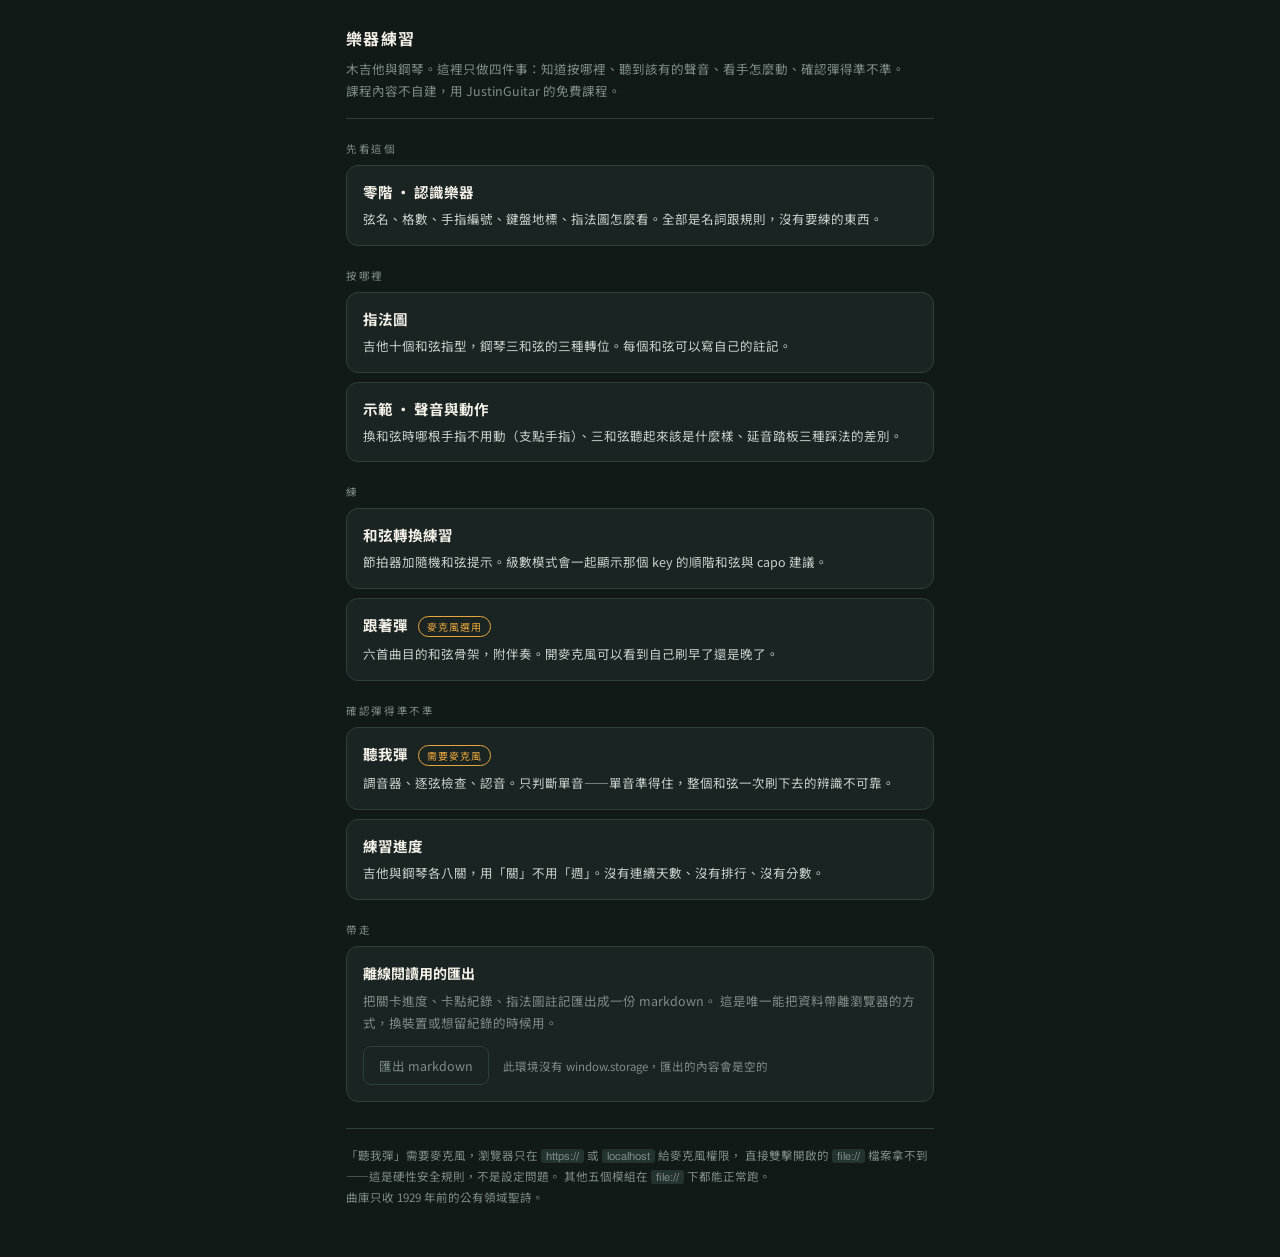
==== index.html @ 6f8198bd "feat: 七個模組整併成一包，共用程式碼抽出到 shared/ 原本七個各自獨立的單檔 HTML 有大量重複：設計 token 複製七份、音高偵測 與麥克風啟動兩份、節拍 click 兩份、吉他指型" ====
<!DOCTYPE html>
<html lang="zh-Hant">
<head>
<meta charset="utf-8">
<meta name="viewport" content="width=device-width, initial-scale=1">
<title>樂器練習</title>
<link rel="preconnect" href="https://fonts.googleapis.com">
<link rel="preconnect" href="https://fonts.gstatic.com" crossorigin>
<link href="https://fonts.googleapis.com/css2?family=Archivo:wght@600;700;800&family=Noto+Sans+TC:wght@400;500;700&display=swap" rel="stylesheet">
<link rel="stylesheet" href="shared/tokens.css">
<script>
/* tokens.css 載入失敗時的 inline fallback。值要與 shared/tokens.css 一致。 */
(function(){
  if(getComputedStyle(document.documentElement).getPropertyValue("--ink").trim()) return;
  var s=document.createElement("style");
  s.textContent=":root{--ink:#121A18;--ink-2:#1A2523;--ink-3:#243230;--line:#2E3E3A;"+
    "--paper:#F2EFE6;--dim:#7E8C87;--amber:#E9A63C;--good:#5FBF8F;--bad:#D8695E;--radius:10px}"+
    ".mp-back{display:inline-block;margin:14px 0 0;font-size:12px;color:#7E8C87;text-decoration:none}";
  document.head.appendChild(s);
})();
</script>
<style>
  *{ box-sizing:border-box; margin:0; padding:0; }
  body{
    background:var(--ink); color:var(--paper);
    font-family:"Noto Sans TC", system-ui, sans-serif;
    -webkit-font-smoothing:antialiased; padding-bottom:48px;
  }
  .wrap{ max-width:620px; margin:0 auto; padding:0 16px; }

  header{ padding:26px 0 16px; border-bottom:1px solid var(--line); }
  h1{ font-size:16px; font-weight:700; letter-spacing:.08em; }
  header p{ font-size:12.5px; color:var(--dim); margin-top:8px; line-height:1.75; }

  .grouplabel{
    font-size:10.5px; color:var(--dim); letter-spacing:.16em;
    margin:22px 0 9px;
  }

  a.mod{
    display:block; text-decoration:none; color:inherit;
    background:var(--ink-2); border:1px solid var(--line);
    border-radius:12px; padding:15px 16px; margin-bottom:9px;
  }
  a.mod:hover{ border-color:var(--dim); }
  a.mod:focus-visible{ outline:2px solid var(--amber); outline-offset:2px; }
  .modtop{ display:flex; align-items:baseline; gap:10px; }
  .modname{ font-size:14.5px; font-weight:700; }
  .badge{
    font-size:10px; letter-spacing:.1em; color:var(--amber);
    border:1px solid var(--amber); border-radius:20px; padding:2px 8px;
    flex:0 0 auto;
  }
  .modwhat{ font-size:12.5px; color:#C8CFCB; line-height:1.75; margin-top:6px; }

  .tools{
    background:var(--ink-2); border:1px solid var(--line);
    border-radius:12px; padding:16px; margin-top:9px;
  }
  .tools h2{ font-size:14px; font-weight:700; margin-bottom:7px; }
  .tools p{ font-size:12.5px; color:var(--dim); line-height:1.75; }
  .ghost{
    background:transparent; color:var(--dim); border:1px solid var(--line);
    border-radius:8px; padding:9px 15px; font-family:inherit; font-size:12.5px;
    cursor:pointer; margin-top:12px;
  }
  .ghost:hover{ color:var(--paper); border-color:var(--dim); }
  .ghost:focus-visible{ outline:2px solid var(--amber); outline-offset:2px; }
  .status{ font-size:11.5px; color:var(--dim); margin-left:10px; }

  .foot{
    font-size:11.5px; color:var(--dim); line-height:1.85;
    margin-top:26px; padding-top:16px; border-top:1px solid var(--line);
  }
  .foot code{
    font-family:"Archivo",monospace; background:var(--ink-3);
    padding:1px 5px; border-radius:3px; font-size:11px;
  }
</style>
</head>
<body>
<div class="wrap">

  <header>
    <h1>樂器練習</h1>
    <p>木吉他與鋼琴。這裡只做四件事：知道按哪裡、聽到該有的聲音、看手怎麼動、確認彈得準不準。<br>
       課程內容不自建，用 JustinGuitar 的免費課程。</p>
  </header>

  <div class="grouplabel">先看這個</div>

  <a class="mod" href="zero.html">
    <div class="modtop"><span class="modname">零階 · 認識樂器</span></div>
    <p class="modwhat">弦名、格數、手指編號、鍵盤地標、指法圖怎麼看。全部是名詞跟規則，沒有要練的東西。</p>
  </a>

  <div class="grouplabel">按哪裡</div>

  <a class="mod" href="fingering.html">
    <div class="modtop"><span class="modname">指法圖</span></div>
    <p class="modwhat">吉他十個和弦指型，鋼琴三和弦的三種轉位。每個和弦可以寫自己的註記。</p>
  </a>

  <a class="mod" href="demo.html">
    <div class="modtop"><span class="modname">示範 · 聲音與動作</span></div>
    <p class="modwhat">換和弦時哪根手指不用動（支點手指）、三和弦聽起來該是什麼樣、延音踏板三種踩法的差別。</p>
  </a>

  <div class="grouplabel">練</div>

  <a class="mod" href="chord-trainer.html">
    <div class="modtop"><span class="modname">和弦轉換練習</span></div>
    <p class="modwhat">節拍器加隨機和弦提示。級數模式會一起顯示那個 key 的順階和弦與 capo 建議。</p>
  </a>

  <a class="mod" href="playalong.html">
    <div class="modtop"><span class="modname">跟著彈</span><span class="badge">麥克風選用</span></div>
    <p class="modwhat">六首曲目的和弦骨架，附伴奏。開麥克風可以看到自己刷早了還是晚了。</p>
  </a>

  <div class="grouplabel">確認彈得準不準</div>

  <a class="mod" href="listen.html">
    <div class="modtop"><span class="modname">聽我彈</span><span class="badge">需要麥克風</span></div>
    <p class="modwhat">調音器、逐弦檢查、認音。只判斷單音——單音準得住，整個和弦一次刷下去的辨識不可靠。</p>
  </a>

  <a class="mod" href="progress.html">
    <div class="modtop"><span class="modname">練習進度</span></div>
    <p class="modwhat">吉他與鋼琴各八關，用「關」不用「週」。沒有連續天數、沒有排行、沒有分數。</p>
  </a>

  <div class="grouplabel">帶走</div>

  <div class="tools">
    <h2>離線閱讀用的匯出</h2>
    <p>把關卡進度、卡點紀錄、指法圖註記匯出成一份 markdown。
       這是唯一能把資料帶離瀏覽器的方式，換裝置或想留紀錄的時候用。</p>
    <button class="ghost" id="export" type="button">匯出 markdown</button>
    <span class="status" id="status"></span>
  </div>

  <p class="foot">
    「聽我彈」需要麥克風，瀏覽器只在 <code>https://</code> 或 <code>localhost</code> 給麥克風權限，
    直接雙擊開啟的 <code>file://</code> 檔案拿不到——這是硬性安全規則，不是設定問題。
    其他五個模組在 <code>file://</code> 下都能正常跑。<br>
    曲庫只收 1929 年前的公有領域聖詩。
  </p>

</div>

<script src="shared/store.js"></script>
<script src="shared/stages.js"></script>
<script>
(function(){
  "use strict";
  var $=function(id){ return document.getElementById(id); };

  if(!window.MP || !MP.store || !MP.stages){
    $("export").disabled=true;
    $("status").textContent="共用檔案未載入，匯出功能停用";
    return;
  }

  $("export").addEventListener("click",function(){
    $("status").textContent="正在整理…";
    MP.store.exportMarkdown({ stages:MP.stages }).then(function(md){
      MP.store.download("練習紀錄-"+MP.store.today()+".md", md);
      $("status").textContent="已匯出";
    }).catch(function(){
      $("status").textContent="匯出失敗";
    });
  });

  if(!MP.store.available()){
    $("status").textContent="此環境沒有 window.storage，匯出的內容會是空的";
  }
})();
</script>
</body>
</html>
---- shared/tokens.css ----
/* 設計 token · 全部模組共用
   改這裡會同時影響七個模組。
   注意：每個 HTML 的 <head> 都有一份 inline fallback，
   如果這個檔案載入失敗（例如被搬動），頁面仍然看得懂。
   兩邊的值要一起改。 */

:root{
  --ink:    #121A18;
  --ink-2:  #1A2523;
  --ink-3:  #243230;
  --line:   #2E3E3A;
  --paper:  #F2EFE6;
  --dim:    #7E8C87;
  --amber:  #E9A63C;
  --good:   #5FBF8F;
  --bad:    #D8695E;
  --radius: 10px;
}

/* 每個模組頁左上角的返回連結 */
.mp-back{
  display:inline-block;
  margin:14px 0 0;
  font-size:12px;
  color:var(--dim);
  text-decoration:none;
  letter-spacing:.04em;
}
.mp-back:hover{ color:var(--paper); }
.mp-back:focus-visible{ outline:2px solid var(--amber); outline-offset:3px; }
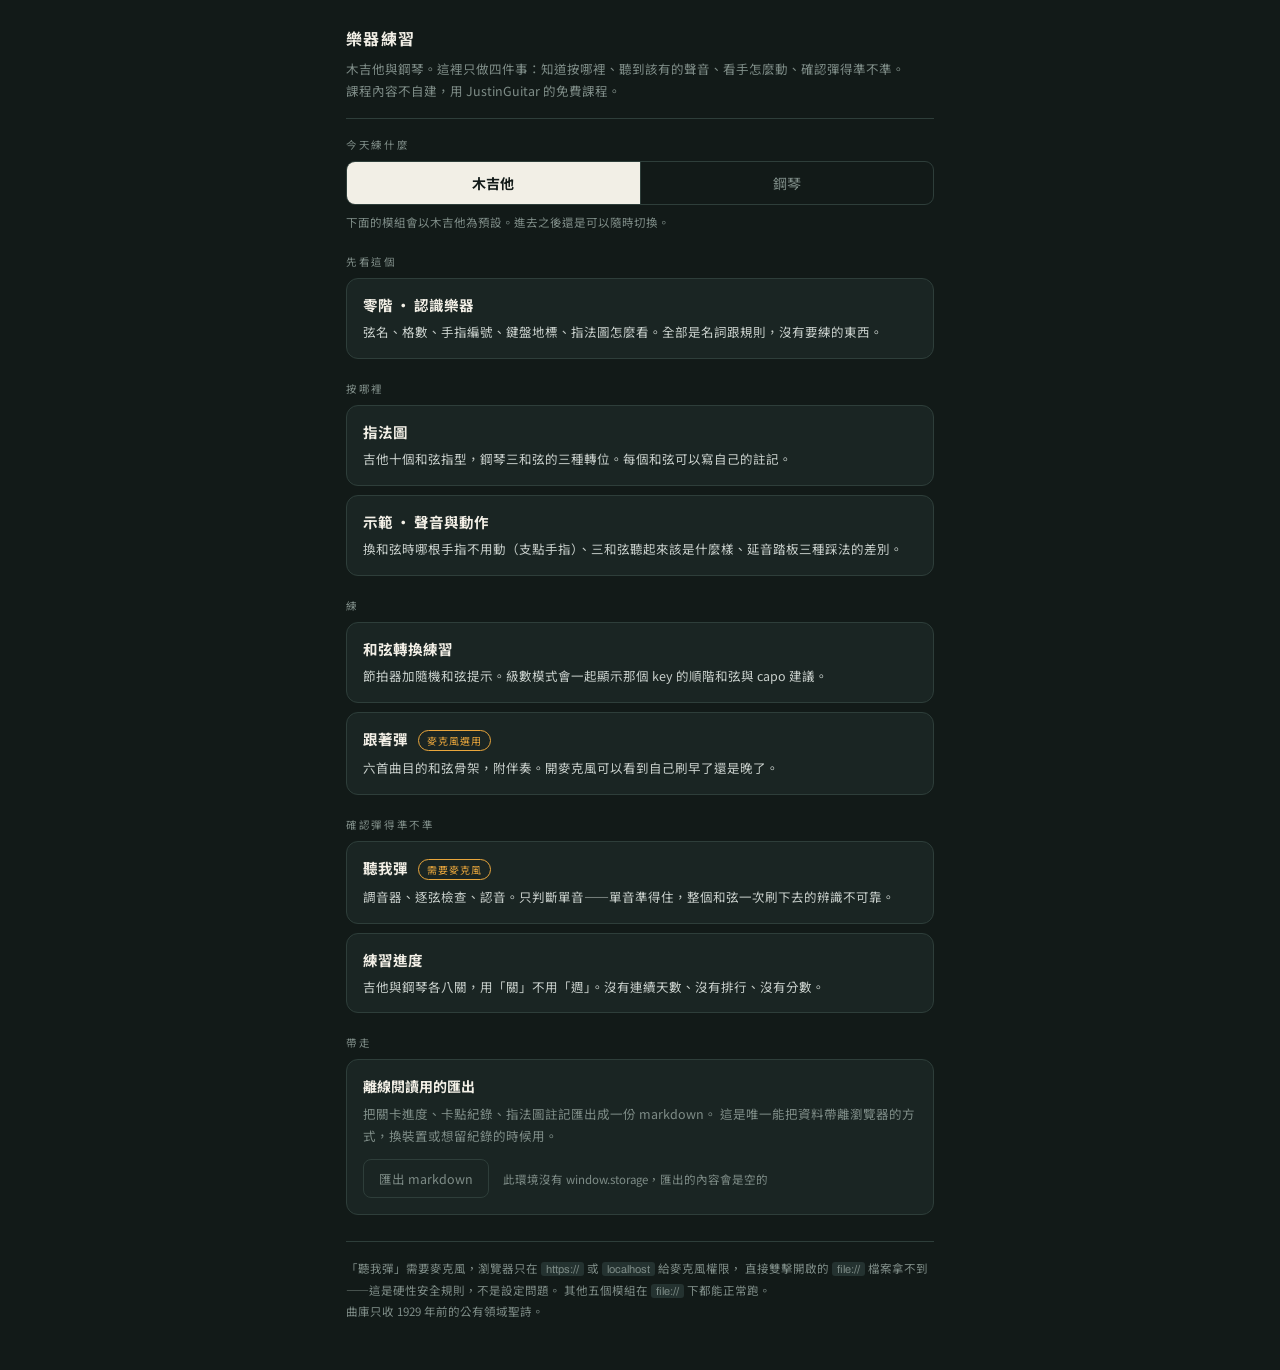
==== commit afcef3cf: "feat: index 加樂器選擇，跟著彈補上吉他伴奏 樂器選擇： 原本四個有樂器之分的模組預設都是木吉他，練鋼琴的那天每頁都要手動切一次， 而且返回 index 再進下一個模組又變回木吉他。inde" ====
--- a/index.html
+++ b/index.html
@@ -37,6 +37,19 @@
     margin:22px 0 9px;
   }
 
+  .pick{ margin-top:18px; }
+  .picklabel{ font-size:10.5px; color:var(--dim); letter-spacing:.16em; margin-bottom:9px; }
+  .seg{ display:flex; border:1px solid var(--line); border-radius:9px; overflow:hidden; }
+  .seg button{
+    flex:1; background:transparent; color:var(--dim); border:none;
+    border-right:1px solid var(--line); padding:11px 8px; cursor:pointer;
+    font-family:inherit; font-size:14px;
+  }
+  .seg button:last-child{ border-right:none; }
+  .seg button[aria-pressed="true"]{ background:var(--paper); color:var(--ink); font-weight:700; }
+  .seg button:focus-visible{ outline:2px solid var(--amber); outline-offset:-2px; }
+  .pickhint{ font-size:11.5px; color:var(--dim); line-height:1.7; margin-top:8px; }
+
   a.mod{
     display:block; text-decoration:none; color:inherit;
     background:var(--ink-2); border:1px solid var(--line);
@@ -87,6 +100,15 @@
        課程內容不自建，用 JustinGuitar 的免費課程。</p>
   </header>
 
+  <div class="pick">
+    <div class="picklabel">今天練什麼</div>
+    <div class="seg" id="inst">
+      <button type="button" data-v="guitar" aria-pressed="true">木吉他</button>
+      <button type="button" data-v="piano"  aria-pressed="false">鋼琴</button>
+    </div>
+    <p class="pickhint" id="pickhint"></p>
+  </div>
+
   <div class="grouplabel">先看這個</div>
 
   <a class="mod" href="zero.html">
@@ -155,6 +177,40 @@
 (function(){
   "use strict";
   var $=function(id){ return document.getElementById(id); };
+
+  /* ---------- 今天練什麼 ----------
+     只是把樂器選擇寫進模組連結（?inst=piano）。四個有樂器之分的模組會拿它
+     當預設值，其餘三個忽略但會原樣帶回來，所以來回切換不會被重設。
+     用 URL 參數而不是儲存，是因為 file:// 下沒有可用的儲存。 */
+
+  var inst = /[?&]inst=piano/.test(location.search) ? "piano" : "guitar";
+  var mods = [].slice.call(document.querySelectorAll("a.mod"));
+  var bases = mods.map(function(a){ return a.getAttribute("href"); });
+
+  var HINT = {
+    guitar:"下面的模組會以木吉他為預設。進去之後還是可以隨時切換。",
+    piano: "下面的模組會以鋼琴為預設。進去之後還是可以隨時切換。"
+  };
+
+  function applyInst(){
+    var q = inst === "piano" ? "?inst=piano" : "";
+    mods.forEach(function(a, i){ a.setAttribute("href", bases[i] + q); });
+    Array.prototype.forEach.call($("inst").children, function(x){
+      x.setAttribute("aria-pressed", x.dataset.v === inst ? "true" : "false");
+    });
+    $("pickhint").textContent = HINT[inst];
+  }
+
+  $("inst").addEventListener("click", function(e){
+    var b = e.target.closest("button");
+    if(!b) return;
+    inst = b.dataset.v;
+    applyInst();
+  });
+
+  applyInst();
+
+  /* ---------- 匯出 ---------- */
 
   if(!window.MP || !MP.store || !MP.stages){
     $("export").disabled=true;
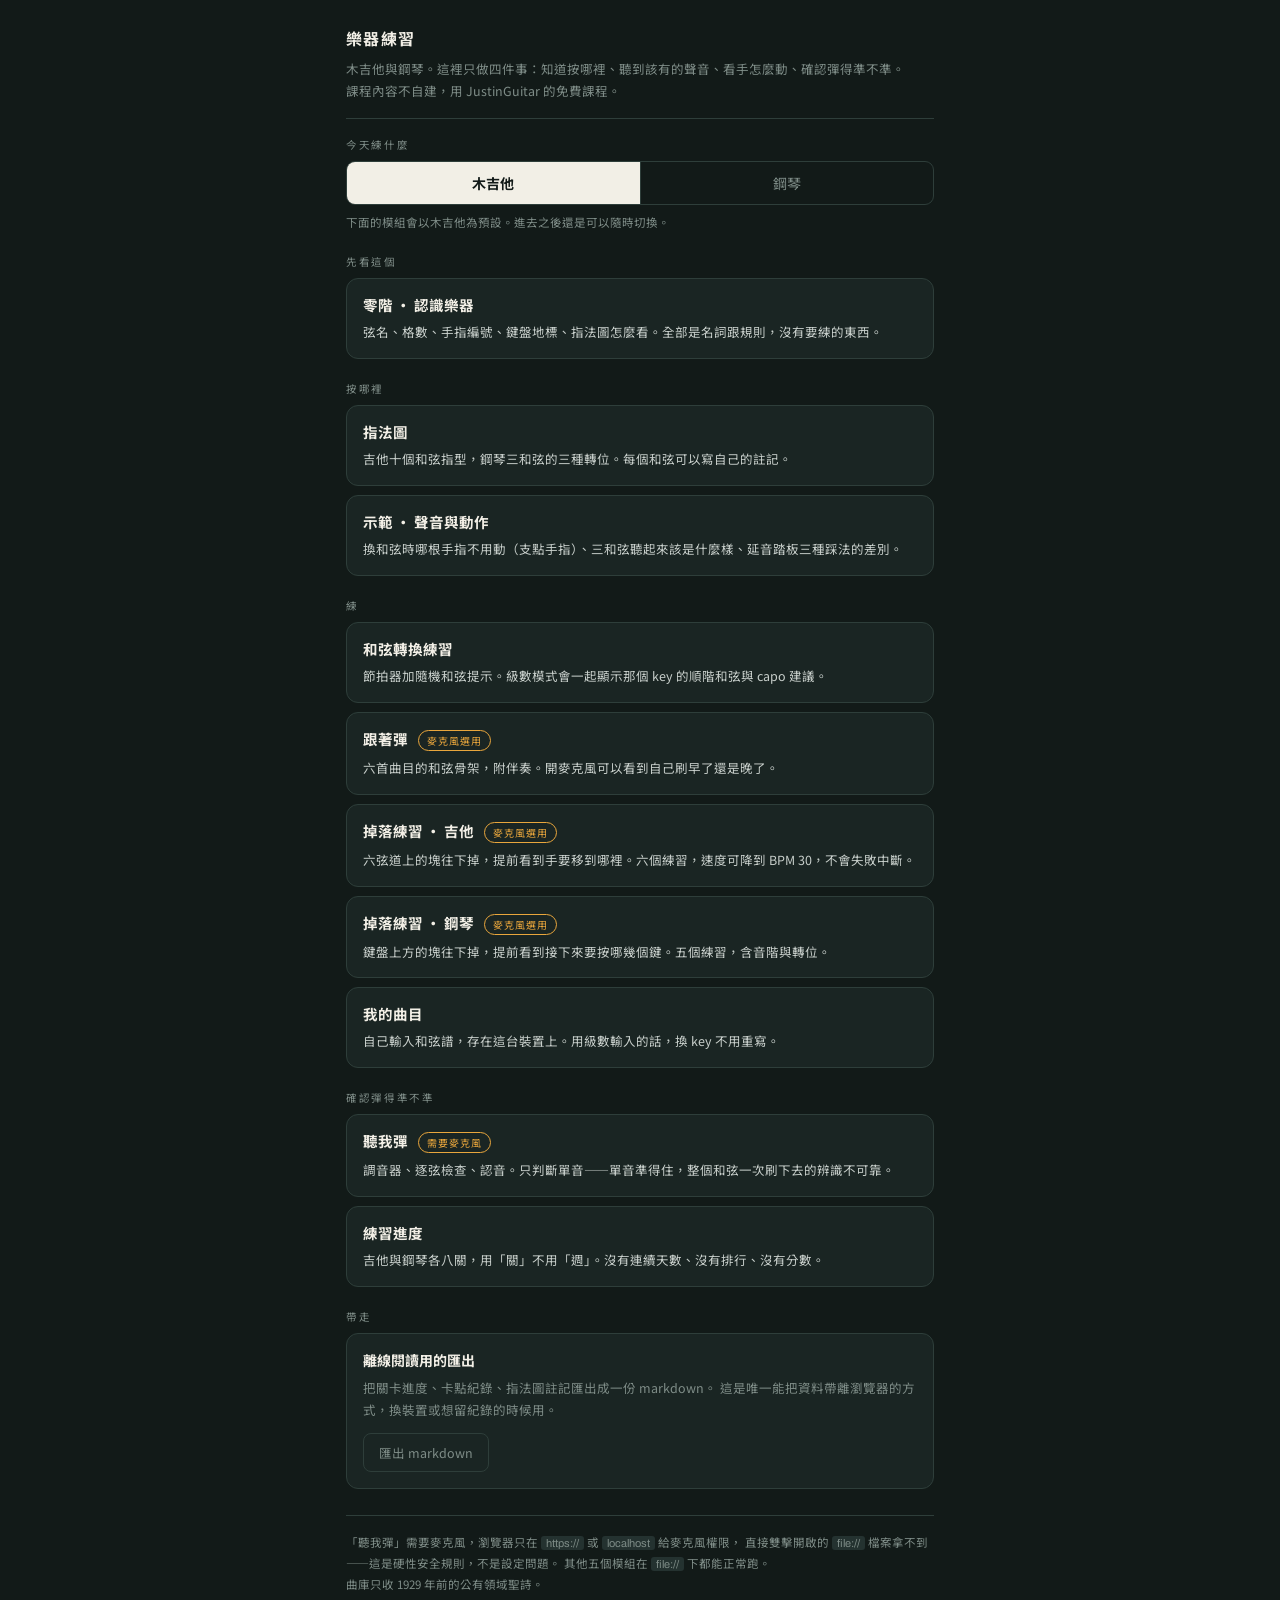
==== commit 14e14318: "feat: 接上共用模組，儲存改為 localStorage 備援 十個模組全部改用 shared/tokens.css 並加返回連結。 新增 shared/clock.js（lookahead 排程" ====
--- a/index.html
+++ b/index.html
@@ -140,6 +140,21 @@
     <p class="modwhat">六首曲目的和弦骨架，附伴奏。開麥克風可以看到自己刷早了還是晚了。</p>
   </a>
 
+  <a class="mod" href="falling-guitar.html">
+    <div class="modtop"><span class="modname">掉落練習 · 吉他</span><span class="badge">麥克風選用</span></div>
+    <p class="modwhat">六弦道上的塊往下掉，提前看到手要移到哪裡。六個練習，速度可降到 BPM 30，不會失敗中斷。</p>
+  </a>
+
+  <a class="mod" href="falling.html">
+    <div class="modtop"><span class="modname">掉落練習 · 鋼琴</span><span class="badge">麥克風選用</span></div>
+    <p class="modwhat">鍵盤上方的塊往下掉，提前看到接下來要按哪幾個鍵。五個練習，含音階與轉位。</p>
+  </a>
+
+  <a class="mod" href="songs.html">
+    <div class="modtop"><span class="modname">我的曲目</span></div>
+    <p class="modwhat">自己輸入和弦譜，存在這台裝置上。用級數輸入的話，換 key 不用重寫。</p>
+  </a>
+
   <div class="grouplabel">確認彈得準不準</div>
 
   <a class="mod" href="listen.html">
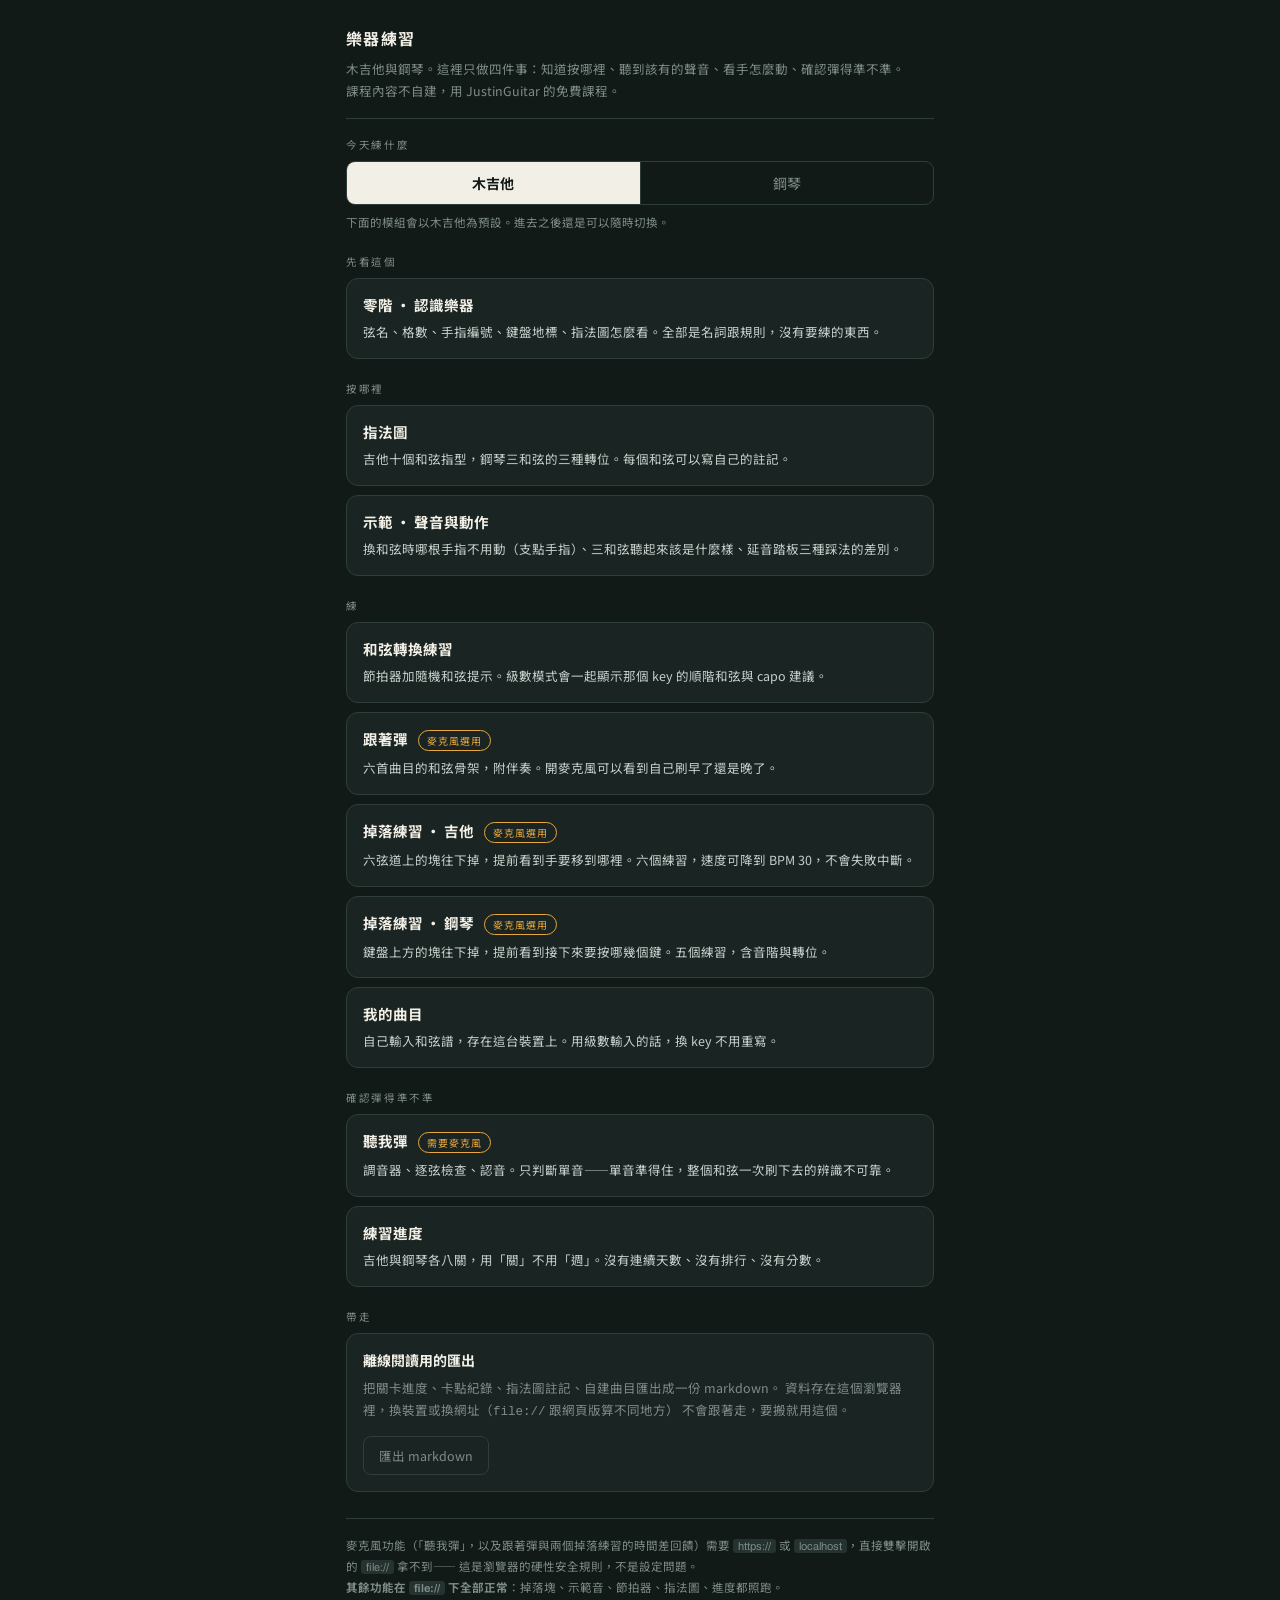
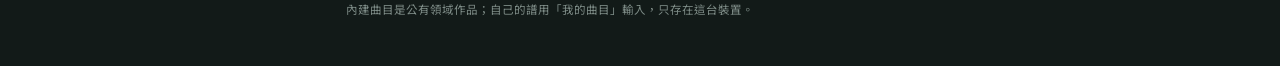
==== commit 468c7126: "docs: 更新 CHANGELOG 與 README，接完 chord-trainer 排程器與樂器參數 chord-trainer 的 lookahead 排程器改用 shared/clock.j" ====
--- a/index.html
+++ b/index.html
@@ -171,17 +171,19 @@
 
   <div class="tools">
     <h2>離線閱讀用的匯出</h2>
-    <p>把關卡進度、卡點紀錄、指法圖註記匯出成一份 markdown。
-       這是唯一能把資料帶離瀏覽器的方式，換裝置或想留紀錄的時候用。</p>
+    <p>把關卡進度、卡點紀錄、指法圖註記、自建曲目匯出成一份 markdown。
+       資料存在這個瀏覽器裡，換裝置或換網址（<code>file://</code> 跟網頁版算不同地方）
+       不會跟著走，要搬就用這個。</p>
     <button class="ghost" id="export" type="button">匯出 markdown</button>
     <span class="status" id="status"></span>
   </div>
 
   <p class="foot">
-    「聽我彈」需要麥克風，瀏覽器只在 <code>https://</code> 或 <code>localhost</code> 給麥克風權限，
-    直接雙擊開啟的 <code>file://</code> 檔案拿不到——這是硬性安全規則，不是設定問題。
-    其他五個模組在 <code>file://</code> 下都能正常跑。<br>
-    曲庫只收 1929 年前的公有領域聖詩。
+    麥克風功能（「聽我彈」，以及跟著彈與兩個掉落練習的時間差回饋）需要
+    <code>https://</code> 或 <code>localhost</code>，直接雙擊開啟的 <code>file://</code> 拿不到——
+    這是瀏覽器的硬性安全規則，不是設定問題。<br>
+    <b>其餘功能在 <code>file://</code> 下全部正常</b>：掉落塊、示範音、節拍器、指法圖、進度都照跑。<br>
+    內建曲目是公有領域作品；自己的譜用「我的曲目」輸入，只存在這台裝置。
   </p>
 
 </div>
@@ -244,7 +246,7 @@
   });
 
   if(!MP.store.available()){
-    $("status").textContent="此環境沒有 window.storage，匯出的內容會是空的";
+    $("status").textContent="這個環境無法儲存，匯出的內容會是空的";
   }
 })();
 </script>
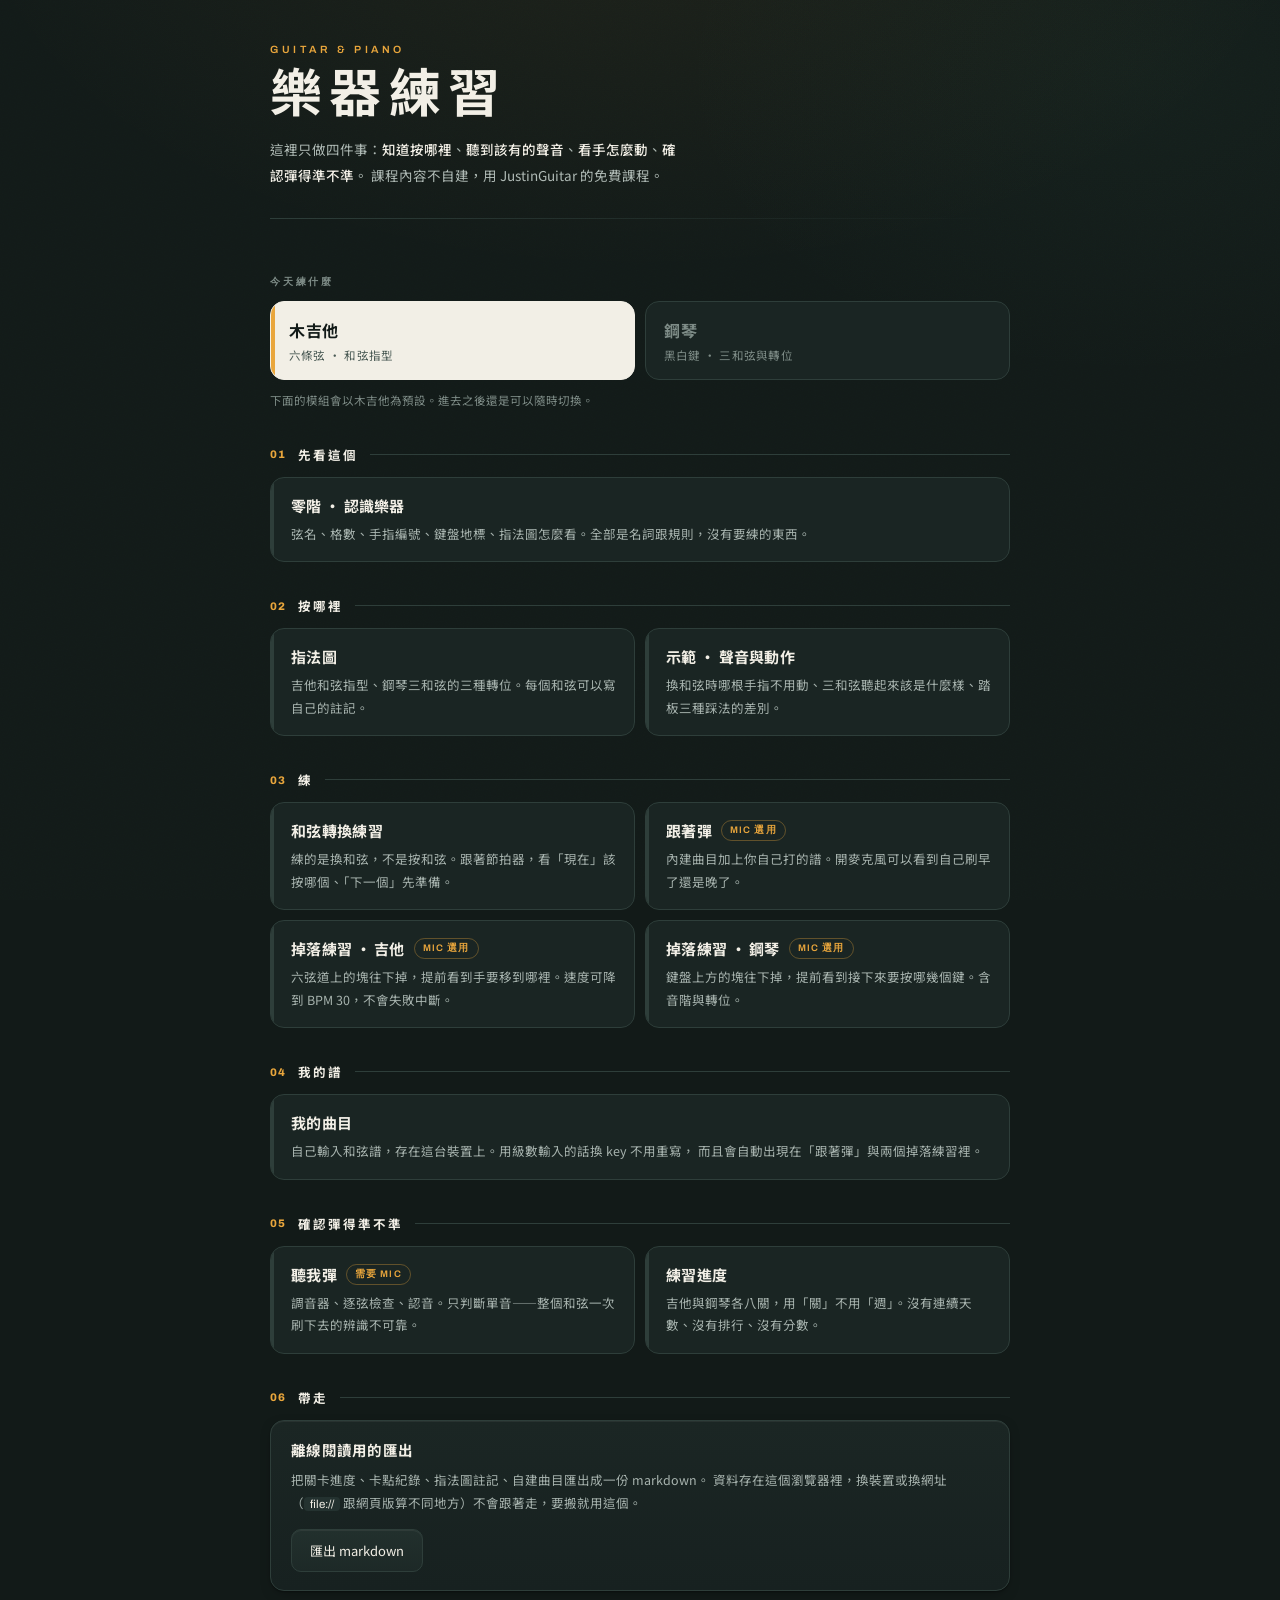
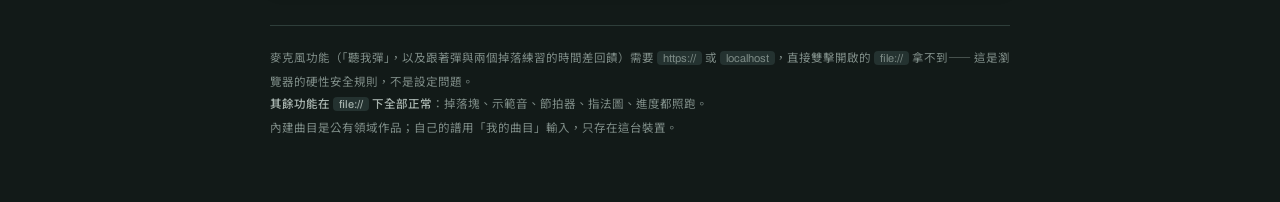
==== commit a66cafef: "feat: 視覺升級 —— 新增 shared/skin.css 皮膚層，重做 index 十一個頁面各有自己的 CSS，逐頁重寫太傷。改用外掛皮膚層： skin.css 掛在各頁 <style> 之" ====
--- a/index.html
+++ b/index.html
@@ -6,7 +6,11 @@
 <title>樂器練習</title>
 <link rel="preconnect" href="https://fonts.googleapis.com">
 <link rel="preconnect" href="https://fonts.gstatic.com" crossorigin>
-<link href="https://fonts.googleapis.com/css2?family=Archivo:wght@600;700;800&family=Noto+Sans+TC:wght@400;500;700&display=swap" rel="stylesheet">
+<link href="https://fonts.googleapis.com/css2?family=Archivo:wght@500;600;700;800&family=Noto+Sans+TC:wght@400;500;700&display=swap" rel="stylesheet">
+<link rel="manifest" href="manifest.json">
+<meta name="theme-color" content="#121A18">
+<meta name="mobile-web-app-capable" content="yes">
+<link rel="apple-touch-icon" href="icons/icon-192.png">
 <link rel="stylesheet" href="shared/tokens.css">
 <script>
 /* tokens.css 載入失敗時的 inline fallback。值要與 shared/tokens.css 一致。 */
@@ -24,159 +28,264 @@
   body{
     background:var(--ink); color:var(--paper);
     font-family:"Noto Sans TC", system-ui, sans-serif;
-    -webkit-font-smoothing:antialiased; padding-bottom:48px;
-  }
-  .wrap{ max-width:620px; margin:0 auto; padding:0 16px; }
-
-  header{ padding:26px 0 16px; border-bottom:1px solid var(--line); }
-  h1{ font-size:16px; font-weight:700; letter-spacing:.08em; }
-  header p{ font-size:12.5px; color:var(--dim); margin-top:8px; line-height:1.75; }
-
+    -webkit-font-smoothing:antialiased;
+    padding-bottom:64px;
+  }
+  .wrap{ max-width:780px; margin:0 auto; padding:0 20px; }
+
+  /* ---------- 標頭 ---------- */
+  header{ padding:44px 0 26px; }
+  .eyebrow{
+    font-family:"Archivo",sans-serif; font-weight:600;
+    font-size:10.5px; letter-spacing:.34em; color:var(--amber);
+    text-transform:uppercase; margin-bottom:14px;
+  }
+  h1{
+    font-family:"Archivo","Noto Sans TC",sans-serif;
+    font-weight:800; font-size:clamp(34px,6.5vw,52px);
+    letter-spacing:-.01em; line-height:1;
+  }
+  .lede{
+    font-size:13.5px; color:#AFBAB5; line-height:1.9;
+    margin-top:16px; max-width:52ch;
+  }
+  .lede b{ color:var(--paper); font-weight:500; }
+
+  .rule{
+    height:1px; margin:30px 0 0;
+    background:linear-gradient(90deg,var(--line),rgba(46,62,58,0));
+  }
+
+  /* ---------- 今天練什麼 ---------- */
+  .pick{ margin:30px 0 8px; }
+  .picklabel{
+    font-family:"Archivo",sans-serif; font-weight:600;
+    font-size:10px; letter-spacing:.28em; color:var(--dim);
+    text-transform:uppercase; margin-bottom:12px;
+  }
+  .instgrid{ display:grid; grid-template-columns:1fr 1fr; gap:10px; }
+  .instgrid button{
+    position:relative; overflow:hidden;
+    display:flex; flex-direction:column; align-items:flex-start; gap:5px;
+    background:var(--ink-2); color:var(--dim);
+    border:1px solid var(--line); border-radius:14px;
+    padding:16px 18px; cursor:pointer; font-family:inherit; text-align:left;
+  }
+  .instgrid button .big{
+    font-size:16px; font-weight:700; letter-spacing:.04em; color:inherit;
+  }
+  .instgrid button .sub{ font-size:11.5px; color:var(--dim); letter-spacing:.02em; }
+  .instgrid button[aria-pressed="true"]{
+    background:var(--paper); color:var(--ink); border-color:var(--paper);
+  }
+  .instgrid button[aria-pressed="true"] .sub{ color:#4A5A55; }
+  .instgrid button[aria-pressed="true"]::before{
+    content:""; position:absolute; left:0; top:0; bottom:0; width:4px;
+    background:var(--amber);
+  }
+  .pickhint{ font-size:11.5px; color:var(--dim); line-height:1.7; margin-top:11px; }
+
+  /* ---------- 分組 ---------- */
+  .group{ margin-top:34px; }
+  .grouphead{ display:flex; align-items:center; gap:12px; margin-bottom:13px; }
+  .groupno{
+    font-family:"Archivo",sans-serif; font-weight:800; font-size:11px;
+    color:var(--amber); letter-spacing:.1em; flex:0 0 auto;
+  }
   .grouplabel{
-    font-size:10.5px; color:var(--dim); letter-spacing:.16em;
-    margin:22px 0 9px;
-  }
-
-  .pick{ margin-top:18px; }
-  .picklabel{ font-size:10.5px; color:var(--dim); letter-spacing:.16em; margin-bottom:9px; }
-  .seg{ display:flex; border:1px solid var(--line); border-radius:9px; overflow:hidden; }
-  .seg button{
-    flex:1; background:transparent; color:var(--dim); border:none;
-    border-right:1px solid var(--line); padding:11px 8px; cursor:pointer;
-    font-family:inherit; font-size:14px;
-  }
-  .seg button:last-child{ border-right:none; }
-  .seg button[aria-pressed="true"]{ background:var(--paper); color:var(--ink); font-weight:700; }
-  .seg button:focus-visible{ outline:2px solid var(--amber); outline-offset:-2px; }
-  .pickhint{ font-size:11.5px; color:var(--dim); line-height:1.7; margin-top:8px; }
+    font-size:12.5px; font-weight:700; letter-spacing:.16em; color:var(--paper);
+    flex:0 0 auto;
+  }
+  .grouphead .line{ flex:1 1 auto; height:1px; background:var(--line); }
+
+  /* ---------- 模組卡 ---------- */
+  .mods{ display:grid; gap:10px; }
+  @media (min-width:660px){ .mods.two{ grid-template-columns:1fr 1fr; } }
 
   a.mod{
-    display:block; text-decoration:none; color:inherit;
+    position:relative; display:block; text-decoration:none; color:inherit;
     background:var(--ink-2); border:1px solid var(--line);
-    border-radius:12px; padding:15px 16px; margin-bottom:9px;
-  }
+    border-radius:14px; padding:17px 18px 16px 20px;
+    overflow:hidden;
+  }
+  a.mod::before{
+    content:""; position:absolute; left:0; top:0; bottom:0; width:3px;
+    background:var(--line); transition:background 130ms cubic-bezier(.2,.7,.3,1);
+  }
+  a.mod:hover::before{ background:var(--amber); }
   a.mod:hover{ border-color:var(--dim); }
-  a.mod:focus-visible{ outline:2px solid var(--amber); outline-offset:2px; }
-  .modtop{ display:flex; align-items:baseline; gap:10px; }
-  .modname{ font-size:14.5px; font-weight:700; }
+  .modtop{ display:flex; align-items:center; gap:9px; flex-wrap:wrap; }
+  .modname{ font-size:15px; font-weight:700; letter-spacing:.02em; }
   .badge{
-    font-size:10px; letter-spacing:.1em; color:var(--amber);
-    border:1px solid var(--amber); border-radius:20px; padding:2px 8px;
-    flex:0 0 auto;
-  }
-  .modwhat{ font-size:12.5px; color:#C8CFCB; line-height:1.75; margin-top:6px; }
-
+    font-family:"Archivo",sans-serif; font-weight:600;
+    font-size:9.5px; letter-spacing:.12em; color:var(--amber);
+    border:1px solid rgba(233,166,60,.34);
+    border-radius:20px; padding:3px 8px; flex:0 0 auto; text-transform:uppercase;
+  }
+  .modwhat{ font-size:12.5px; color:#A7B3AE; line-height:1.8; margin-top:7px; }
+
+  /* ---------- 匯出 ---------- */
   .tools{
     background:var(--ink-2); border:1px solid var(--line);
-    border-radius:12px; padding:16px; margin-top:9px;
-  }
-  .tools h2{ font-size:14px; font-weight:700; margin-bottom:7px; }
-  .tools p{ font-size:12.5px; color:var(--dim); line-height:1.75; }
+    border-radius:14px; padding:18px 20px;
+  }
+  .tools h2{ font-size:14.5px; font-weight:700; margin-bottom:8px; letter-spacing:.02em; }
+  .tools p{ font-size:12.5px; color:#A7B3AE; line-height:1.85; }
+  .tools code{
+    font-family:"Archivo",monospace; background:var(--ink-3);
+    padding:1px 6px; border-radius:4px; font-size:11.5px; color:var(--paper);
+  }
+  .toolrow{ display:flex; align-items:center; gap:12px; flex-wrap:wrap; margin-top:14px; }
   .ghost{
-    background:transparent; color:var(--dim); border:1px solid var(--line);
-    border-radius:8px; padding:9px 15px; font-family:inherit; font-size:12.5px;
-    cursor:pointer; margin-top:12px;
-  }
-  .ghost:hover{ color:var(--paper); border-color:var(--dim); }
-  .ghost:focus-visible{ outline:2px solid var(--amber); outline-offset:2px; }
-  .status{ font-size:11.5px; color:var(--dim); margin-left:10px; }
-
+    background:var(--ink-3); color:var(--paper);
+    border:1px solid var(--line); border-radius:10px;
+    padding:11px 18px; font-family:inherit; font-size:13px; cursor:pointer;
+  }
+  .status{ font-size:11.5px; color:var(--dim); }
+
+  /* ---------- 頁尾 ---------- */
   .foot{
-    font-size:11.5px; color:var(--dim); line-height:1.85;
-    margin-top:26px; padding-top:16px; border-top:1px solid var(--line);
-  }
+    font-size:11.5px; color:var(--dim); line-height:1.95;
+    margin-top:34px; padding-top:20px;
+    border-top:1px solid var(--line);
+  }
+  .foot b{ color:#A7B3AE; font-weight:500; }
   .foot code{
     font-family:"Archivo",monospace; background:var(--ink-3);
-    padding:1px 5px; border-radius:3px; font-size:11px;
+    padding:1px 6px; border-radius:4px; font-size:11px;
   }
 </style>
+<link rel="stylesheet" href="shared/skin.css">
 </head>
 <body>
 <div class="wrap">
 
   <header>
+    <div class="eyebrow">Guitar &amp; Piano</div>
     <h1>樂器練習</h1>
-    <p>木吉他與鋼琴。這裡只做四件事：知道按哪裡、聽到該有的聲音、看手怎麼動、確認彈得準不準。<br>
-       課程內容不自建，用 JustinGuitar 的免費課程。</p>
+    <p class="lede">
+      這裡只做四件事：<b>知道按哪裡</b>、<b>聽到該有的聲音</b>、<b>看手怎麼動</b>、<b>確認彈得準不準</b>。
+      課程內容不自建，用 JustinGuitar 的免費課程。
+    </p>
+    <div class="rule"></div>
   </header>
 
   <div class="pick">
     <div class="picklabel">今天練什麼</div>
-    <div class="seg" id="inst">
-      <button type="button" data-v="guitar" aria-pressed="true">木吉他</button>
-      <button type="button" data-v="piano"  aria-pressed="false">鋼琴</button>
+    <div class="instgrid" id="inst">
+      <button type="button" data-v="guitar" aria-pressed="true">
+        <span class="big">木吉他</span>
+        <span class="sub">六條弦 · 和弦指型</span>
+      </button>
+      <button type="button" data-v="piano" aria-pressed="false">
+        <span class="big">鋼琴</span>
+        <span class="sub">黑白鍵 · 三和弦與轉位</span>
+      </button>
     </div>
     <p class="pickhint" id="pickhint"></p>
   </div>
 
-  <div class="grouplabel">先看這個</div>
-
-  <a class="mod" href="zero.html">
-    <div class="modtop"><span class="modname">零階 · 認識樂器</span></div>
-    <p class="modwhat">弦名、格數、手指編號、鍵盤地標、指法圖怎麼看。全部是名詞跟規則，沒有要練的東西。</p>
-  </a>
-
-  <div class="grouplabel">按哪裡</div>
-
-  <a class="mod" href="fingering.html">
-    <div class="modtop"><span class="modname">指法圖</span></div>
-    <p class="modwhat">吉他十個和弦指型，鋼琴三和弦的三種轉位。每個和弦可以寫自己的註記。</p>
-  </a>
-
-  <a class="mod" href="demo.html">
-    <div class="modtop"><span class="modname">示範 · 聲音與動作</span></div>
-    <p class="modwhat">換和弦時哪根手指不用動（支點手指）、三和弦聽起來該是什麼樣、延音踏板三種踩法的差別。</p>
-  </a>
-
-  <div class="grouplabel">練</div>
-
-  <a class="mod" href="chord-trainer.html">
-    <div class="modtop"><span class="modname">和弦轉換練習</span></div>
-    <p class="modwhat">節拍器加隨機和弦提示。級數模式會一起顯示那個 key 的順階和弦與 capo 建議。</p>
-  </a>
-
-  <a class="mod" href="playalong.html">
-    <div class="modtop"><span class="modname">跟著彈</span><span class="badge">麥克風選用</span></div>
-    <p class="modwhat">六首曲目的和弦骨架，附伴奏。開麥克風可以看到自己刷早了還是晚了。</p>
-  </a>
-
-  <a class="mod" href="falling-guitar.html">
-    <div class="modtop"><span class="modname">掉落練習 · 吉他</span><span class="badge">麥克風選用</span></div>
-    <p class="modwhat">六弦道上的塊往下掉，提前看到手要移到哪裡。六個練習，速度可降到 BPM 30，不會失敗中斷。</p>
-  </a>
-
-  <a class="mod" href="falling.html">
-    <div class="modtop"><span class="modname">掉落練習 · 鋼琴</span><span class="badge">麥克風選用</span></div>
-    <p class="modwhat">鍵盤上方的塊往下掉，提前看到接下來要按哪幾個鍵。五個練習，含音階與轉位。</p>
-  </a>
-
-  <a class="mod" href="songs.html">
-    <div class="modtop"><span class="modname">我的曲目</span></div>
-    <p class="modwhat">自己輸入和弦譜，存在這台裝置上。用級數輸入的話，換 key 不用重寫。</p>
-  </a>
-
-  <div class="grouplabel">確認彈得準不準</div>
-
-  <a class="mod" href="listen.html">
-    <div class="modtop"><span class="modname">聽我彈</span><span class="badge">需要麥克風</span></div>
-    <p class="modwhat">調音器、逐弦檢查、認音。只判斷單音——單音準得住，整個和弦一次刷下去的辨識不可靠。</p>
-  </a>
-
-  <a class="mod" href="progress.html">
-    <div class="modtop"><span class="modname">練習進度</span></div>
-    <p class="modwhat">吉他與鋼琴各八關，用「關」不用「週」。沒有連續天數、沒有排行、沒有分數。</p>
-  </a>
-
-  <div class="grouplabel">帶走</div>
-
-  <div class="tools">
-    <h2>離線閱讀用的匯出</h2>
-    <p>把關卡進度、卡點紀錄、指法圖註記、自建曲目匯出成一份 markdown。
-       資料存在這個瀏覽器裡，換裝置或換網址（<code>file://</code> 跟網頁版算不同地方）
-       不會跟著走，要搬就用這個。</p>
-    <button class="ghost" id="export" type="button">匯出 markdown</button>
-    <span class="status" id="status"></span>
-  </div>
+  <section class="group">
+    <div class="grouphead">
+      <span class="groupno">01</span><span class="grouplabel">先看這個</span>
+      <span class="line"></span>
+    </div>
+    <div class="mods">
+      <a class="mod" href="zero.html">
+        <div class="modtop"><span class="modname">零階 · 認識樂器</span></div>
+        <p class="modwhat">弦名、格數、手指編號、鍵盤地標、指法圖怎麼看。全部是名詞跟規則，沒有要練的東西。</p>
+      </a>
+    </div>
+  </section>
+
+  <section class="group">
+    <div class="grouphead">
+      <span class="groupno">02</span><span class="grouplabel">按哪裡</span>
+      <span class="line"></span>
+    </div>
+    <div class="mods two">
+      <a class="mod" href="fingering.html">
+        <div class="modtop"><span class="modname">指法圖</span></div>
+        <p class="modwhat">吉他和弦指型、鋼琴三和弦的三種轉位。每個和弦可以寫自己的註記。</p>
+      </a>
+      <a class="mod" href="demo.html">
+        <div class="modtop"><span class="modname">示範 · 聲音與動作</span></div>
+        <p class="modwhat">換和弦時哪根手指不用動、三和弦聽起來該是什麼樣、踏板三種踩法的差別。</p>
+      </a>
+    </div>
+  </section>
+
+  <section class="group">
+    <div class="grouphead">
+      <span class="groupno">03</span><span class="grouplabel">練</span>
+      <span class="line"></span>
+    </div>
+    <div class="mods two">
+      <a class="mod" href="chord-trainer.html">
+        <div class="modtop"><span class="modname">和弦轉換練習</span></div>
+        <p class="modwhat">練的是換和弦，不是按和弦。跟著節拍器，看「現在」該按哪個、「下一個」先準備。</p>
+      </a>
+      <a class="mod" href="playalong.html">
+        <div class="modtop"><span class="modname">跟著彈</span><span class="badge">Mic 選用</span></div>
+        <p class="modwhat">內建曲目加上你自己打的譜。開麥克風可以看到自己刷早了還是晚了。</p>
+      </a>
+      <a class="mod" href="falling-guitar.html">
+        <div class="modtop"><span class="modname">掉落練習 · 吉他</span><span class="badge">Mic 選用</span></div>
+        <p class="modwhat">六弦道上的塊往下掉，提前看到手要移到哪裡。速度可降到 BPM 30，不會失敗中斷。</p>
+      </a>
+      <a class="mod" href="falling.html">
+        <div class="modtop"><span class="modname">掉落練習 · 鋼琴</span><span class="badge">Mic 選用</span></div>
+        <p class="modwhat">鍵盤上方的塊往下掉，提前看到接下來要按哪幾個鍵。含音階與轉位。</p>
+      </a>
+    </div>
+  </section>
+
+  <section class="group">
+    <div class="grouphead">
+      <span class="groupno">04</span><span class="grouplabel">我的譜</span>
+      <span class="line"></span>
+    </div>
+    <div class="mods">
+      <a class="mod" href="songs.html">
+        <div class="modtop"><span class="modname">我的曲目</span></div>
+        <p class="modwhat">自己輸入和弦譜，存在這台裝置上。用級數輸入的話換 key 不用重寫，
+           而且會自動出現在「跟著彈」與兩個掉落練習裡。</p>
+      </a>
+    </div>
+  </section>
+
+  <section class="group">
+    <div class="grouphead">
+      <span class="groupno">05</span><span class="grouplabel">確認彈得準不準</span>
+      <span class="line"></span>
+    </div>
+    <div class="mods two">
+      <a class="mod" href="listen.html">
+        <div class="modtop"><span class="modname">聽我彈</span><span class="badge">需要 Mic</span></div>
+        <p class="modwhat">調音器、逐弦檢查、認音。只判斷單音——整個和弦一次刷下去的辨識不可靠。</p>
+      </a>
+      <a class="mod" href="progress.html">
+        <div class="modtop"><span class="modname">練習進度</span></div>
+        <p class="modwhat">吉他與鋼琴各八關，用「關」不用「週」。沒有連續天數、沒有排行、沒有分數。</p>
+      </a>
+    </div>
+  </section>
+
+  <section class="group">
+    <div class="grouphead">
+      <span class="groupno">06</span><span class="grouplabel">帶走</span>
+      <span class="line"></span>
+    </div>
+    <div class="tools">
+      <h2>離線閱讀用的匯出</h2>
+      <p>把關卡進度、卡點紀錄、指法圖註記、自建曲目匯出成一份 markdown。
+         資料存在這個瀏覽器裡，換裝置或換網址（<code>file://</code> 跟網頁版算不同地方）不會跟著走，要搬就用這個。</p>
+      <div class="toolrow">
+        <button class="ghost" id="export" type="button">匯出 markdown</button>
+        <span class="status" id="status"></span>
+      </div>
+    </div>
+  </section>
 
   <p class="foot">
     麥克風功能（「聽我彈」，以及跟著彈與兩個掉落練習的時間差回饋）需要
@@ -196,8 +305,8 @@
   var $=function(id){ return document.getElementById(id); };
 
   /* ---------- 今天練什麼 ----------
-     只是把樂器選擇寫進模組連結（?inst=piano）。四個有樂器之分的模組會拿它
-     當預設值，其餘三個忽略但會原樣帶回來，所以來回切換不會被重設。
+     只是把樂器選擇寫進模組連結（?inst=piano）。有樂器之分的模組會拿它
+     當預設值，其餘的忽略但會原樣帶回來，所以來回切換不會被重設。
      用 URL 參數而不是儲存，是因為 file:// 下沒有可用的儲存。 */
 
   var inst = /[?&]inst=piano/.test(location.search) ? "piano" : "guitar";
@@ -250,5 +359,6 @@
   }
 })();
 </script>
+<script src="shared/sw-register.js"></script>
 </body>
 </html>
--- a/shared/tokens.css
+++ b/shared/tokens.css
@@ -15,13 +15,34 @@
   --good:   #5FBF8F;
   --bad:    #D8695E;
   --radius: 10px;
+
+  /* ---- 以下是 skin.css 用的，維持原有色票不動 ---- */
+
+  /* 表面：三層深度。越上層越亮，用來分出「這塊是可以互動的」 */
+  --surface-1: linear-gradient(180deg, #1B2624 0%, #172120 100%);
+  --surface-2: linear-gradient(180deg, #22302D 0%, #1D2927 100%);
+  --hairline:  rgba(242,239,230,.06);   /* 上緣一道極細高光，讓卡片浮起來 */
+
+  --amber-soft: rgba(233,166,60,.13);
+  --amber-line: rgba(233,166,60,.34);
+  --amber-glow: 0 0 0 1px rgba(233,166,60,.30), 0 6px 22px -8px rgba(233,166,60,.42);
+
+  --shadow-1: 0 1px 2px rgba(0,0,0,.30);
+  --shadow-2: 0 4px 14px -6px rgba(0,0,0,.55), 0 1px 2px rgba(0,0,0,.30);
+  --shadow-3: 0 14px 40px -18px rgba(0,0,0,.70);
+
+  --ease: cubic-bezier(.2,.7,.3,1);
+  --fast: 130ms;
+  --slow: 260ms;
 }
 
-/* 每個模組頁左上角的返回連結 */
+/* 每個模組頁左上角的返回連結。
+   padding 是為了觸控：純文字連結在平板上只有十幾 px 高，手指點不準。 */
 .mp-back{
   display:inline-block;
-  margin:14px 0 0;
-  font-size:12px;
+  margin:8px 0 0;
+  padding:9px 10px 9px 0;
+  font-size:12.5px;
   color:var(--dim);
   text-decoration:none;
   letter-spacing:.04em;
--- a/shared/skin.css
+++ b/shared/skin.css
@@ -0,0 +1,201 @@
+/* shared/skin.css — 視覺層
+
+   掛在每一頁自己的 <style> 之後，用來統一改寫共用的元件類別。
+   這樣做是為了不必逐頁重寫 CSS：版面（尺寸、排列）留在各頁，
+   質感（層次、光影、動態、狀態）集中在這裡。
+
+   原則：
+   - 只動顏色、陰影、圓角、字重、過場，盡量不動盒模型尺寸，
+     避免把各頁調好的版面推歪
+   - 琥珀色只留給「現在」與「已選取」，不當裝飾用
+   - 所有動態都尊重 prefers-reduced-motion
+*/
+
+/* ---------- 底：加一層極淡的暖光與顆粒 ----------
+   純色深底會顯得平。中央偏上的微弱暖光加上細顆粒，
+   看久了眼睛比較舒服，也讓琥珀色的重點更跳。 */
+body{
+  background-color: var(--ink);
+  background-image:
+    radial-gradient(1100px 620px at 50% -12%, rgba(233,166,60,.055), transparent 62%),
+    radial-gradient(760px 520px at 88% 8%, rgba(95,191,143,.035), transparent 60%);
+  background-attachment: fixed;
+}
+body::after{
+  content:"";
+  position:fixed; inset:0; z-index:0; pointer-events:none;
+  opacity:.28; mix-blend-mode:overlay;
+  background-image:url("data:image/svg+xml;utf8,\
+<svg xmlns='http://www.w3.org/2000/svg' width='140' height='140'>\
+<filter id='n'><feTurbulence type='fractalNoise' baseFrequency='.85' numOctaves='3'/></filter>\
+<rect width='140' height='140' filter='url(%23n)' opacity='.5'/></svg>");
+}
+body > *{ position:relative; z-index:1; }
+
+/* ---------- 標題排版 ---------- */
+h1{
+  font-weight:700;
+  letter-spacing:.14em;
+  color:var(--paper);
+}
+h2{ letter-spacing:.01em; }
+
+/* ---------- 卡片與面板：三層深度 ---------- */
+.card,
+.stage:not(main),
+.fb,
+.tools,
+.song,
+.srow{
+  background-image: var(--surface-1);
+  border-color: var(--line);
+  box-shadow: inset 0 1px 0 var(--hairline), var(--shadow-2);
+  transition: border-color var(--fast) var(--ease),
+              box-shadow var(--fast) var(--ease);
+}
+
+/* 進度頁：練習中的關卡要一眼看到 */
+.stage.on{
+  border-color: var(--amber-line);
+  box-shadow: inset 0 1px 0 var(--hairline), var(--amber-glow);
+}
+.stage.cleared{ opacity:.42; }
+
+/* 逐弦檢查的結果狀態 */
+.srow.active{ border-color:var(--amber-line); background-image:none;
+              background-color:rgba(233,166,60,.08); }
+.srow.pass{ border-color:rgba(95,191,143,.45); }
+.srow.fail{ border-color:rgba(216,105,94,.45); }
+
+/* ---------- 按鈕 ---------- */
+.btn, .run, .mic, .ghost, .toggle, .step, .st{
+  transition: background var(--fast) var(--ease),
+              color var(--fast) var(--ease),
+              border-color var(--fast) var(--ease),
+              box-shadow var(--fast) var(--ease),
+              transform var(--fast) var(--ease);
+}
+.btn, .run, .mic{
+  box-shadow: var(--shadow-1);
+  letter-spacing:.02em;
+}
+.btn:active, .run:active, .mic:active,
+.ghost:active, .toggle:active, .step:active, .st:active{
+  transform: translateY(1px);
+}
+
+/* 進行中的狀態：琥珀＋微光，遠遠就看得到現在是開著的 */
+.run.is-on, .run.on, .mic.on{
+  box-shadow: var(--amber-glow);
+}
+
+.ghost, .toggle, .st, .step{
+  background-image: var(--surface-2);
+  box-shadow: inset 0 1px 0 var(--hairline);
+}
+.ghost:hover, .toggle:hover, .st:hover, .step:hover{
+  border-color:var(--dim); color:var(--paper);
+}
+
+/* ---------- 分段選擇 ---------- */
+.seg{
+  background-image: var(--surface-1);
+  box-shadow: inset 0 1px 0 var(--hairline), var(--shadow-1);
+  overflow:hidden;
+}
+.seg button{
+  transition: background var(--fast) var(--ease), color var(--fast) var(--ease);
+}
+.seg button:hover:not([aria-pressed="true"]){
+  background:rgba(242,239,230,.05); color:var(--paper);
+}
+.seg button[aria-pressed="true"]{
+  box-shadow: inset 0 -2px 0 rgba(0,0,0,.18);
+}
+
+/* ---------- 和弦晶片 ---------- */
+.chip{
+  background-image: var(--surface-2);
+  box-shadow: inset 0 1px 0 var(--hairline);
+  transition: background var(--fast) var(--ease), color var(--fast) var(--ease),
+              border-color var(--fast) var(--ease), box-shadow var(--fast) var(--ease);
+}
+.chip:hover:not([aria-pressed="true"]){ border-color:var(--dim); color:var(--paper); }
+.chip[aria-pressed="true"]{ background-image:none; box-shadow:var(--shadow-1); }
+
+/* ---------- 表單 ---------- */
+select, textarea, input[type=text]{
+  background-image: var(--surface-2);
+  box-shadow: inset 0 1px 0 var(--hairline);
+  transition: border-color var(--fast) var(--ease), box-shadow var(--fast) var(--ease);
+}
+select:hover, textarea:hover, input[type=text]:hover{ border-color:var(--dim); }
+select:focus, textarea:focus, input[type=text]:focus{
+  border-color:var(--amber-line);
+  box-shadow:0 0 0 3px rgba(233,166,60,.14);
+  outline:none;
+}
+
+/* ---------- 焦點：全站一致 ---------- */
+:focus-visible{
+  outline:2px solid var(--amber);
+  outline-offset:2px;
+  border-radius:6px;
+}
+
+/* ---------- 提示區塊 ---------- */
+.warn{
+  background-image:linear-gradient(90deg, rgba(233,166,60,.12), rgba(233,166,60,.03));
+  box-shadow: inset 0 1px 0 var(--hairline);
+}
+.err{
+  background-image:linear-gradient(90deg, rgba(216,105,94,.13), rgba(216,105,94,.03));
+  box-shadow: inset 0 1px 0 var(--hairline);
+}
+.local{
+  background-image:linear-gradient(90deg, rgba(95,191,143,.12), rgba(95,191,143,.03));
+  box-shadow: inset 0 1px 0 var(--hairline);
+}
+
+/* ---------- 節拍燈 ---------- */
+.lamp{ box-shadow: inset 0 0 0 1px rgba(242,239,230,.05); }
+.lamp.hot{ box-shadow: 0 0 14px -2px rgba(233,166,60,.75); }
+
+/* ---------- 和弦譜格 ---------- */
+.bar{
+  background-image: var(--surface-1);
+  box-shadow: inset 0 1px 0 var(--hairline);
+  transition: border-color var(--fast) var(--ease), color var(--fast) var(--ease),
+              box-shadow var(--fast) var(--ease);
+}
+.bar.now{ box-shadow: var(--amber-glow); }
+
+/* ---------- 掉落練習的畫布 ---------- */
+canvas{
+  border-radius:12px;
+  box-shadow: inset 0 1px 0 var(--hairline), var(--shadow-3);
+  background:rgba(0,0,0,.16);
+}
+
+/* ---------- 返回連結 ---------- */
+.mp-back{ transition: color var(--fast) var(--ease); }
+.mp-back:hover{ color:var(--paper); }
+
+/* ---------- 捲軸 ---------- */
+*{ scrollbar-width:thin; scrollbar-color:var(--line) transparent; }
+::-webkit-scrollbar{ width:10px; height:10px; }
+::-webkit-scrollbar-thumb{ background:var(--line); border-radius:6px; }
+::-webkit-scrollbar-thumb:hover{ background:var(--dim); }
+::-webkit-scrollbar-track{ background:transparent; }
+
+/* ---------- 觸控：平板上不要有殘留的 hover 樣式 ---------- */
+@media (hover:none){
+  .btn:hover, .ghost:hover, .toggle:hover, .st:hover, .step:hover,
+  .chip:hover, .seg button:hover{ background-image:var(--surface-2); }
+}
+
+@media (prefers-reduced-motion: reduce){
+  *{ transition:none !important; animation:none !important; }
+  .btn:active, .run:active, .mic:active,
+  .ghost:active, .toggle:active, .step:active, .st:active{ transform:none; }
+}
